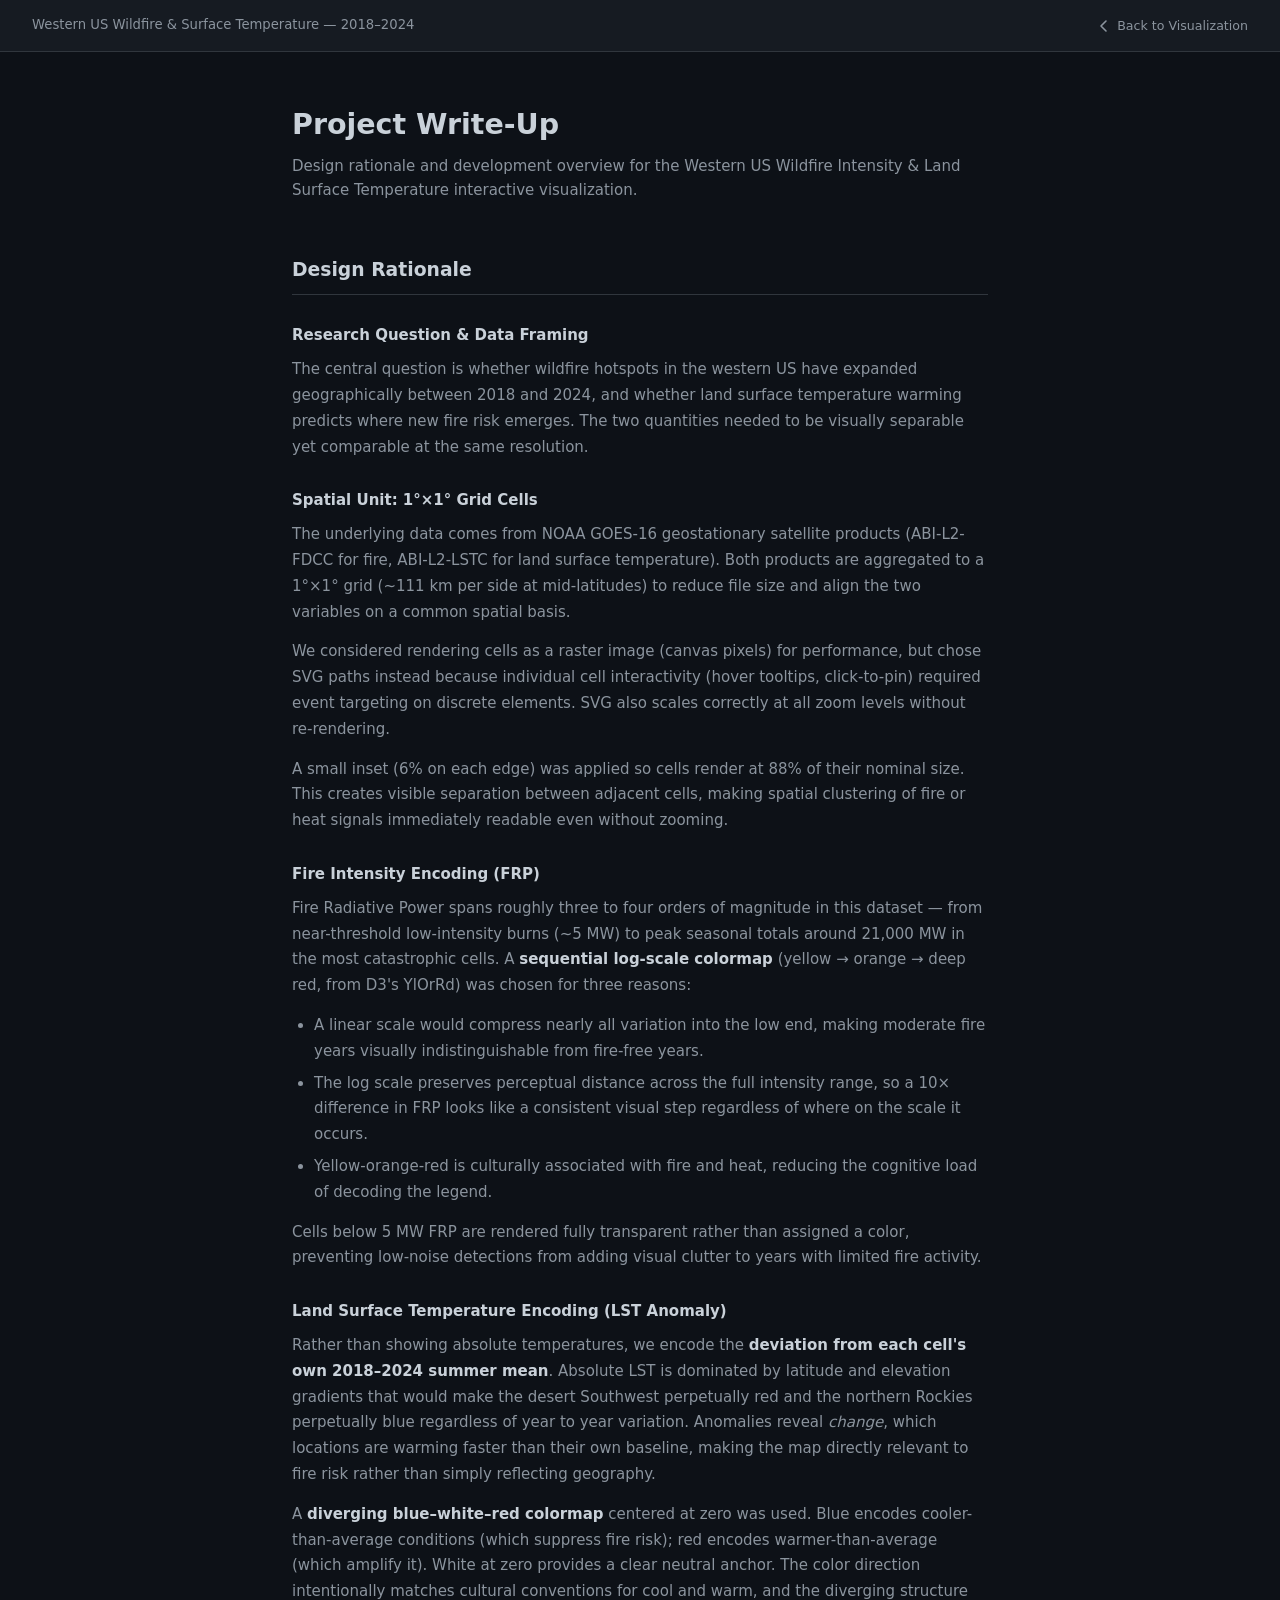
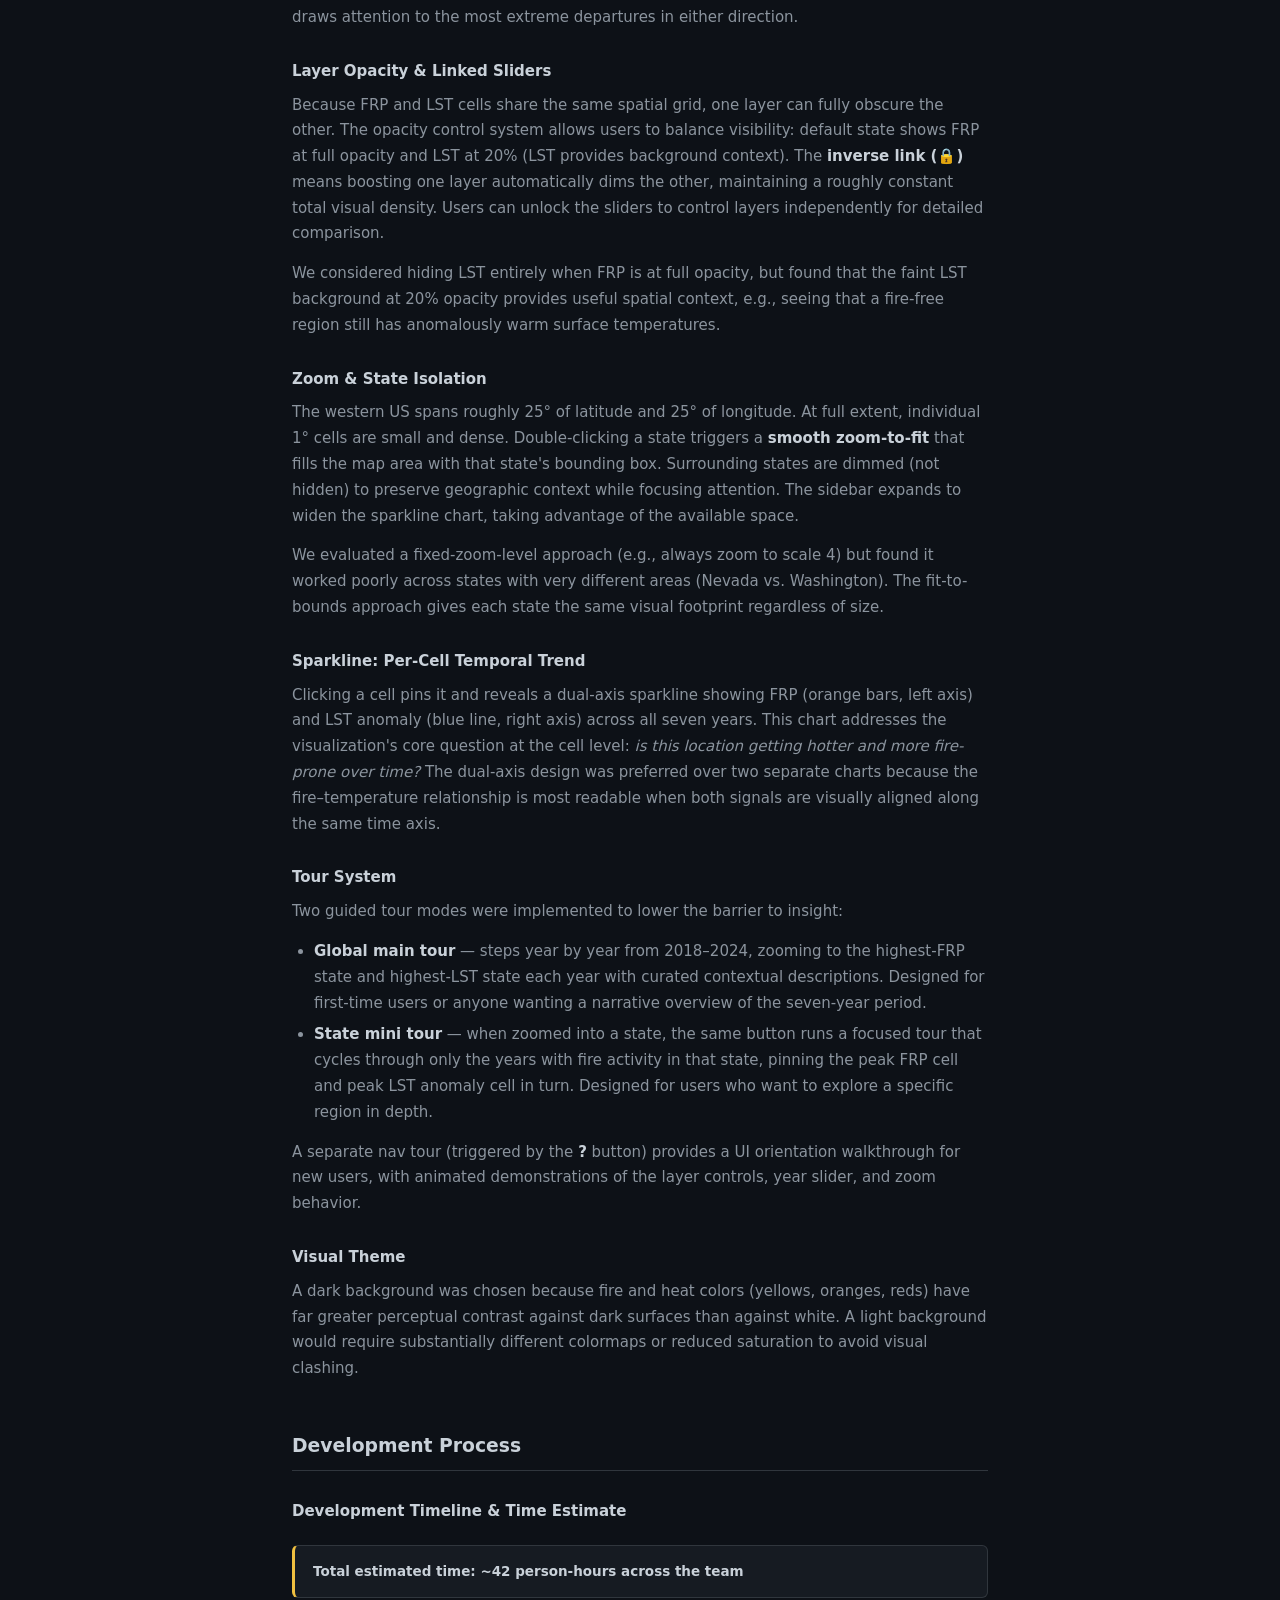
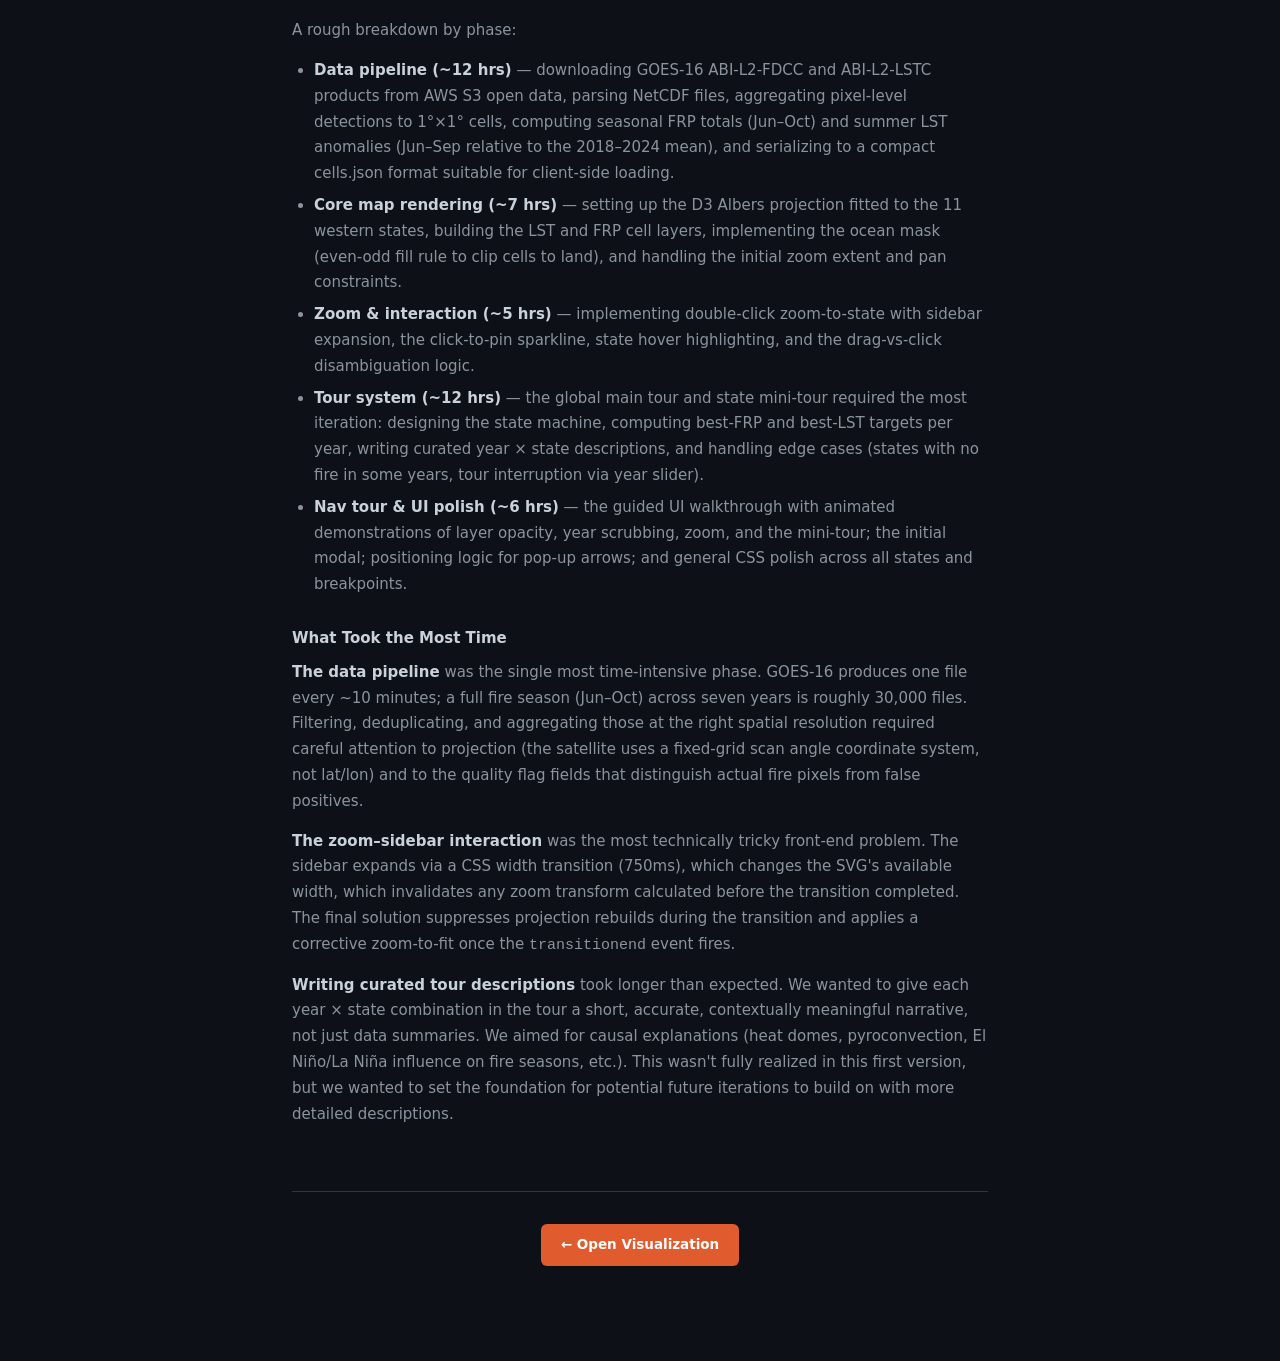
==== writeup.html @ 97728987 "Alter descriptions and add write-up." ====
<!DOCTYPE html>
<html lang="en">
<head>
  <meta charset="UTF-8" />
  <meta name="viewport" content="width=device-width, initial-scale=1.0" />
  <title>Write-Up — Western US Wildfire &amp; Surface Temperature</title>
  <style>
    *, *::before, *::after { box-sizing: border-box; margin: 0; padding: 0; }
    :root {
      --bg:      #0d1117;
      --surface: #161b22;
      --border:  #30363d;
      --text:    #c9d1d9;
      --muted:   #8b949e;
      --accent:  #f0c040;
      --fire:    #e05c2f;
      --font:    'Inter', system-ui, -apple-system, sans-serif;
    }
    html, body {
      background: var(--bg);
      color: var(--text);
      font-family: var(--font);
      font-size: 15px;
      line-height: 1.72;
      min-height: 100%;
    }
    a { color: var(--accent); text-decoration: none; }
    a:hover { text-decoration: underline; }

    /* ── Top nav bar ── */
    .topbar {
      background: var(--surface);
      border-bottom: 1px solid var(--border);
      padding: 0 32px;
      height: 52px;
      display: flex;
      align-items: center;
      justify-content: space-between;
      position: sticky;
      top: 0;
      z-index: 10;
    }
    .topbar-title {
      font-size: 0.88rem;
      color: var(--muted);
      white-space: nowrap;
      overflow: hidden;
      text-overflow: ellipsis;
    }
    .back-link {
      display: flex;
      align-items: center;
      gap: 6px;
      font-size: 0.84rem;
      font-weight: 500;
      color: var(--muted);
      white-space: nowrap;
      transition: color 0.15s;
      text-decoration: none;
    }
    .back-link:hover { color: var(--text); text-decoration: none; }
    .back-link svg { flex-shrink: 0; }

    /* ── Page layout ── */
    .page {
      max-width: 760px;
      margin: 0 auto;
      padding: 56px 32px 96px;
    }

    /* ── Header ── */
    .page-header { margin-bottom: 52px; }
    .page-header h1 {
      font-size: 1.9rem;
      font-weight: 800;
      color: var(--text);
      line-height: 1.2;
      margin-bottom: 12px;
    }
    .page-header .subtitle {
      font-size: 1.0rem;
      color: var(--muted);
      line-height: 1.6;
    }

    /* ── Section headings ── */
    h2 {
      font-size: 1.25rem;
      font-weight: 700;
      color: var(--text);
      margin: 48px 0 16px;
      padding-bottom: 8px;
      border-bottom: 1px solid var(--border);
    }
    h3 {
      font-size: 1.0rem;
      font-weight: 700;
      color: var(--text);
      margin: 28px 0 8px;
    }
    p { margin-bottom: 14px; color: var(--muted); }
    p strong { color: var(--text); font-weight: 600; }
    ul, ol { margin: 0 0 14px 22px; color: var(--muted); }
    li { margin-bottom: 6px; }
    li strong { color: var(--text); font-weight: 600; }

    /* ── Callout box ── */
    .callout {
      background: var(--surface);
      border: 1px solid var(--border);
      border-left: 3px solid var(--accent);
      border-radius: 6px;
      padding: 14px 18px;
      margin: 20px 0;
    }
    .callout p { margin: 0; font-size: 0.9rem; }

    /* ── Footer CTA ── */
    .footer-cta {
      margin-top: 64px;
      padding-top: 32px;
      border-top: 1px solid var(--border);
      display: flex;
      justify-content: center;
    }
    .footer-cta p { margin: 0; font-size: 0.88rem; color: var(--muted); }
    .cta-btn {
      display: inline-block;
      padding: 9px 20px;
      background: var(--fire);
      color: #fff;
      border-radius: 6px;
      font-size: 0.9rem;
      font-weight: 600;
      text-decoration: none;
      transition: background 0.15s;
      white-space: nowrap;
    }
    .cta-btn:hover { background: #ff8c42; text-decoration: none; }
  </style>
</head>
<body>

<nav class="topbar">
  <span class="topbar-title">Western US Wildfire &amp; Surface Temperature — 2018–2024</span>
  <a href="index.html" class="back-link">
    <svg width="14" height="14" viewBox="0 0 14 14" fill="none" xmlns="http://www.w3.org/2000/svg">
      <path d="M9 2L4 7L9 12" stroke="currentColor" stroke-width="1.6" stroke-linecap="round" stroke-linejoin="round"/>
    </svg>
    Back to Visualization
  </a>
</nav>

<main class="page">

  <header class="page-header">
    <h1>Project Write-Up</h1>
    <p class="subtitle">
      Design rationale and development overview for the Western US Wildfire Intensity &amp;
      Land Surface Temperature interactive visualization.
    </p>
  </header>

  <!-- ── SECTION 1: Design Rationale ── -->
  <h2>Design Rationale</h2>

  <h3>Research Question &amp; Data Framing</h3>
  <p>
    The central question is whether wildfire hotspots in the western US have expanded geographically
    between 2018 and 2024, and whether land surface temperature warming predicts where new fire risk
    emerges. The two quantities needed to be visually separable yet comparable
    at the same resolution.
  </p>

  <h3>Spatial Unit: 1°×1° Grid Cells</h3>
  <p>
    The underlying data comes from NOAA GOES-16 geostationary satellite products (ABI-L2-FDCC for fire,
    ABI-L2-LSTC for land surface temperature). Both products are aggregated to a 1°×1° grid (~111 km
    per side at mid-latitudes) to reduce file size and align the two variables on a common spatial
    basis.
  </p>
  <p>
    We considered rendering cells as a raster image (canvas pixels) for performance, but chose SVG paths
    instead because individual cell interactivity (hover tooltips, click-to-pin)
    required event targeting on discrete elements. SVG also scales correctly at all zoom levels without
    re-rendering.
  </p>
  <p>
    A small inset (6% on each edge) was applied so cells render at 88% of their nominal size. This
    creates visible separation between adjacent cells, making spatial clustering of fire or heat signals
    immediately readable even without zooming.
  </p>

  <h3>Fire Intensity Encoding (FRP)</h3>
  <p>
    Fire Radiative Power spans roughly three to four orders of magnitude in this dataset — from near-threshold
    low-intensity burns (~5 MW) to peak seasonal totals around 21,000 MW in the most catastrophic cells.
    A <strong>sequential log-scale colormap</strong> (yellow → orange → deep red, from D3's YlOrRd) was chosen
    for three reasons:
  </p>
  <ul>
    <li>A linear scale would compress nearly all variation into the low end, making moderate fire years
    visually indistinguishable from fire-free years.</li>
    <li>The log scale preserves perceptual distance across the full intensity range, so a 10× difference
    in FRP looks like a consistent visual step regardless of where on the scale it occurs.</li>
    <li>Yellow-orange-red is culturally associated with fire and heat, reducing the cognitive load of
    decoding the legend.</li>
  </ul>
  <p>
    Cells below 5 MW FRP are rendered fully transparent rather than assigned a color, preventing
    low-noise detections from adding visual clutter to years with limited fire activity.
  </p>

  <h3>Land Surface Temperature Encoding (LST Anomaly)</h3>
  <p>
    Rather than showing absolute temperatures, we encode the <strong>deviation from each cell's
    own 2018–2024 summer mean</strong>. Absolute LST is dominated
    by latitude and elevation gradients that would make the desert Southwest perpetually red and
    the northern Rockies perpetually blue regardless of year to year variation. Anomalies reveal
    <em>change</em>, which locations are warming faster than their own baseline, making the map
    directly relevant to fire risk rather than simply reflecting geography.
  </p>
  <p>
    A <strong>diverging blue–white–red colormap</strong> centered at zero was used. Blue encodes
    cooler-than-average conditions (which suppress fire risk); red encodes warmer-than-average
    (which amplify it). White at zero provides a clear neutral anchor. The color direction intentionally
    matches cultural conventions for cool and warm, and the diverging structure draws attention to
    the most extreme departures in either direction.
  </p>

  <h3>Layer Opacity &amp; Linked Sliders</h3>
  <p>
    Because FRP and LST cells share the same spatial grid, one layer can fully obscure the other.
    The opacity control system allows users to balance visibility: default state shows FRP at full
    opacity and LST at 20% (LST provides background context). The <strong>inverse link (🔒)</strong>
    means boosting one layer automatically dims the other, maintaining a roughly constant total visual
    density. Users can unlock the sliders to control layers independently for detailed comparison.
  </p>
  <p>
    We considered hiding LST entirely when FRP is at full opacity, but found that the faint LST
    background at 20% opacity provides useful spatial context, e.g., seeing that a fire-free region
    still has anomalously warm surface temperatures.
  </p>

  <h3>Zoom &amp; State Isolation</h3>
  <p>
    The western US spans roughly 25° of latitude and 25° of longitude. At full extent, individual
    1° cells are small and dense. Double-clicking a state triggers a <strong>smooth zoom-to-fit</strong>
    that fills the map area with that state's bounding box. Surrounding states are dimmed (not hidden)
    to preserve geographic context while focusing attention. The sidebar expands to widen the sparkline
    chart, taking advantage of the available space.
  </p>
  <p>
    We evaluated a fixed-zoom-level approach (e.g., always zoom to scale 4) but found it worked poorly
    across states with very different areas (Nevada vs. Washington). The fit-to-bounds approach gives
    each state the same visual footprint regardless of size.
  </p>

  <h3>Sparkline: Per-Cell Temporal Trend</h3>
  <p>
    Clicking a cell pins it and reveals a dual-axis sparkline showing FRP (orange bars, left axis) and
    LST anomaly (blue line, right axis) across all seven years. This chart addresses the visualization's
    core question at the cell level: <em>is this location getting hotter and more fire-prone over time?</em>
    The dual-axis design was preferred over two separate charts because the fire–temperature relationship
    is most readable when both signals are visually aligned along the same time axis.
  </p>

  <h3>Tour System</h3>
  <p>
    Two guided tour modes were implemented to lower the barrier to insight:
  </p>
  <ul>
    <li><strong>Global main tour</strong> — steps year by year from 2018–2024, zooming to the highest-FRP
    state and highest-LST state each year with curated contextual descriptions. Designed for first-time
    users or anyone wanting a narrative overview of the seven-year period.</li>
    <li><strong>State mini tour</strong> — when zoomed into a state, the same button runs a focused tour
    that cycles through only the years with fire activity in that state, pinning the peak FRP cell and
    peak LST anomaly cell in turn. Designed for users who want to explore a specific region in depth.</li>
  </ul>
  <p>
    A separate nav tour (triggered by the <strong>?</strong> button) provides a UI orientation walkthrough
    for new users, with animated demonstrations of the layer controls, year slider, and zoom behavior.
  </p>

  <h3>Visual Theme</h3>
  <p>
    A dark background was chosen because fire and heat colors (yellows, oranges, reds) have
    far greater perceptual contrast against dark surfaces than against white. A light background
    would require substantially different colormaps or reduced saturation to avoid visual clashing.
  </p>

  <!-- ── SECTION 2: Development Process ── -->
  <h2>Development Process</h2>

  <h3>Development Timeline &amp; Time Estimate</h3>
  <div class="callout">
    <p><strong>Total estimated time: ~42 person-hours across the team</strong></p>
  </div>
  <p>
    A rough breakdown by phase:
  </p>
  <ul>
    <li><strong>Data pipeline (~12 hrs)</strong> — downloading GOES-16 ABI-L2-FDCC and ABI-L2-LSTC
    products from AWS S3 open data, parsing NetCDF files, aggregating pixel-level detections to
    1°×1° cells, computing seasonal FRP totals (Jun–Oct) and summer LST anomalies (Jun–Sep relative
    to the 2018–2024 mean), and serializing to a compact cells.json format suitable for client-side loading.</li>
    <li><strong>Core map rendering (~7 hrs)</strong> — setting up the D3 Albers projection fitted to the
    11 western states, building the LST and FRP cell layers, implementing the ocean mask (even-odd fill
    rule to clip cells to land), and handling the initial zoom extent and pan constraints.</li>
    <li><strong>Zoom &amp; interaction (~5 hrs)</strong> — implementing double-click zoom-to-state with
    sidebar expansion, the click-to-pin sparkline, state hover highlighting, and the drag-vs-click
    disambiguation logic.</li>
    <li><strong>Tour system (~12 hrs)</strong> — the global main tour and state mini-tour required the
    most iteration: designing the state machine, computing best-FRP and best-LST targets per year,
    writing curated year × state descriptions, and handling edge cases (states with no fire in
    some years, tour interruption via year slider).</li>
    <li><strong>Nav tour &amp; UI polish (~6 hrs)</strong> — the guided UI walkthrough with animated
    demonstrations of layer opacity, year scrubbing, zoom, and the mini-tour; the initial modal;
    positioning logic for pop-up arrows; and general CSS polish across all states and breakpoints.</li>
  </ul>

  <h3>What Took the Most Time</h3>
  <p>
    <strong>The data pipeline</strong> was the single most time-intensive phase. GOES-16 produces one
    file every ~10 minutes; a full fire season (Jun–Oct) across seven years is roughly 30,000 files.
    Filtering, deduplicating, and aggregating those at the right spatial resolution required careful
    attention to projection (the satellite uses a fixed-grid scan angle coordinate system, not lat/lon)
    and to the quality flag fields that distinguish actual fire pixels from false positives.
  </p>
  <p>
    <strong>The zoom–sidebar interaction</strong> was the most technically tricky front-end problem.
    The sidebar expands via a CSS width transition (750ms), which changes the SVG's available width,
    which invalidates any zoom transform calculated before the transition completed. The final solution
    suppresses projection rebuilds during the transition and applies a corrective zoom-to-fit once
    the <code>transitionend</code> event fires.
  </p>
  <p>
    <strong>Writing curated tour descriptions</strong> took longer than expected. We wanted to give each
    year × state combination in the tour a short, accurate, contextually meaningful narrative,
    not just data summaries. We aimed for causal explanations (heat domes, pyroconvection, El Niño/La Niña influence
    on fire seasons, etc.). This wasn't fully realized in this first version, but we wanted to set the foundation 
    for potential future iterations to build on with more detailed descriptions.
  </p>

  <div class="footer-cta">
    <a href="index.html" class="cta-btn">← Open Visualization</a>
  </div>

</main>
</body>
</html>
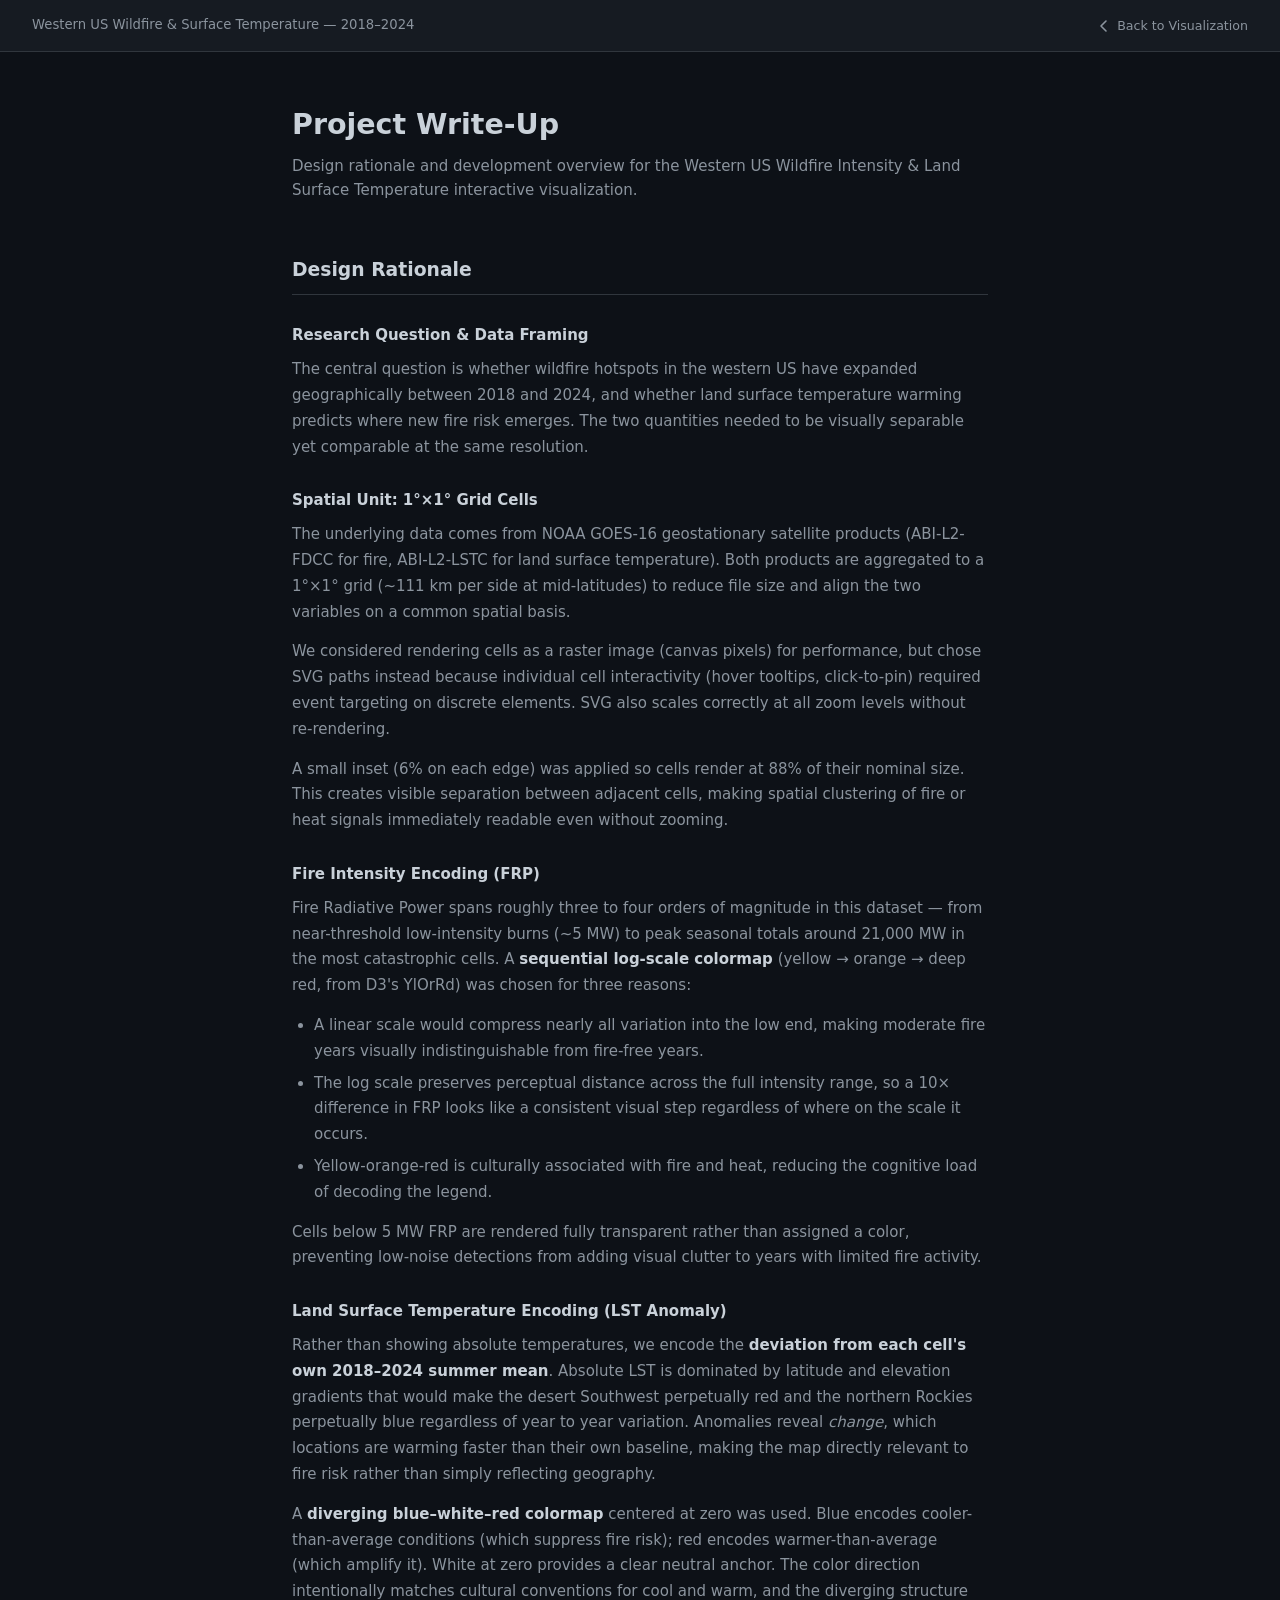
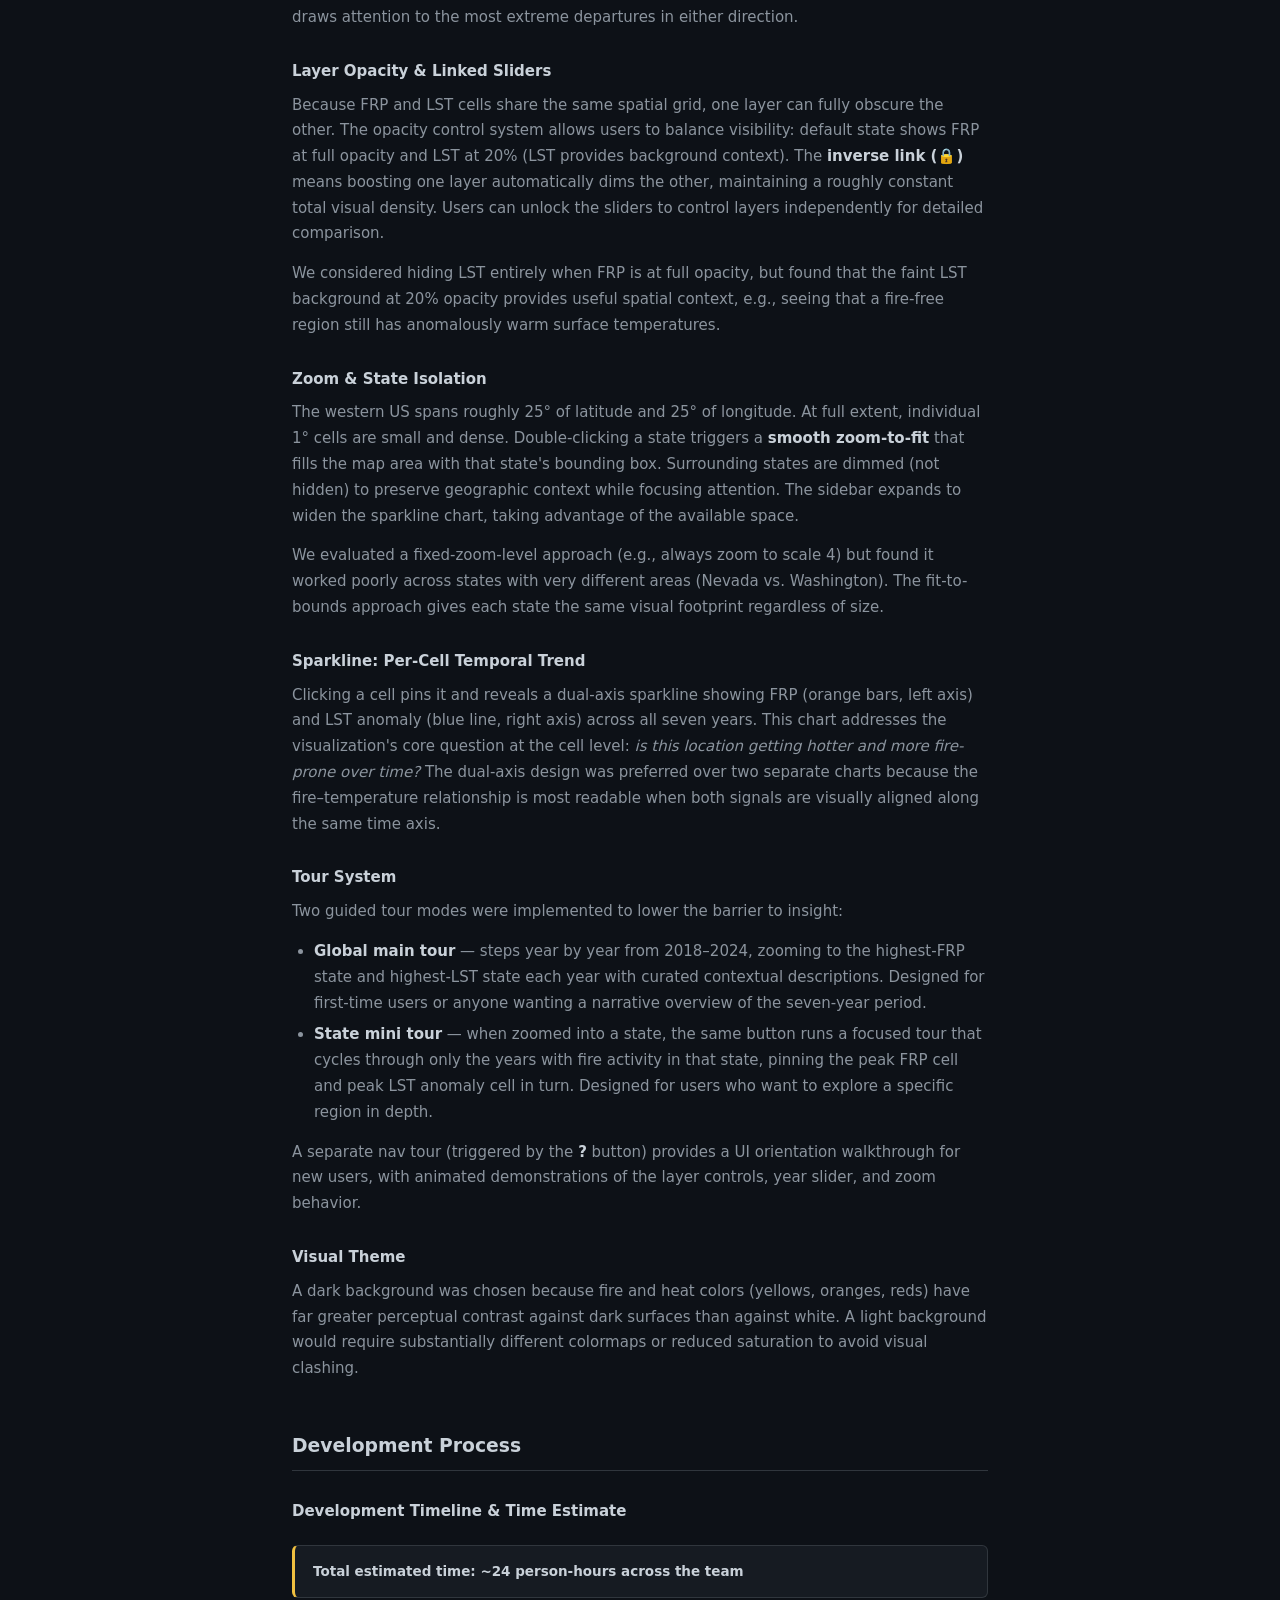
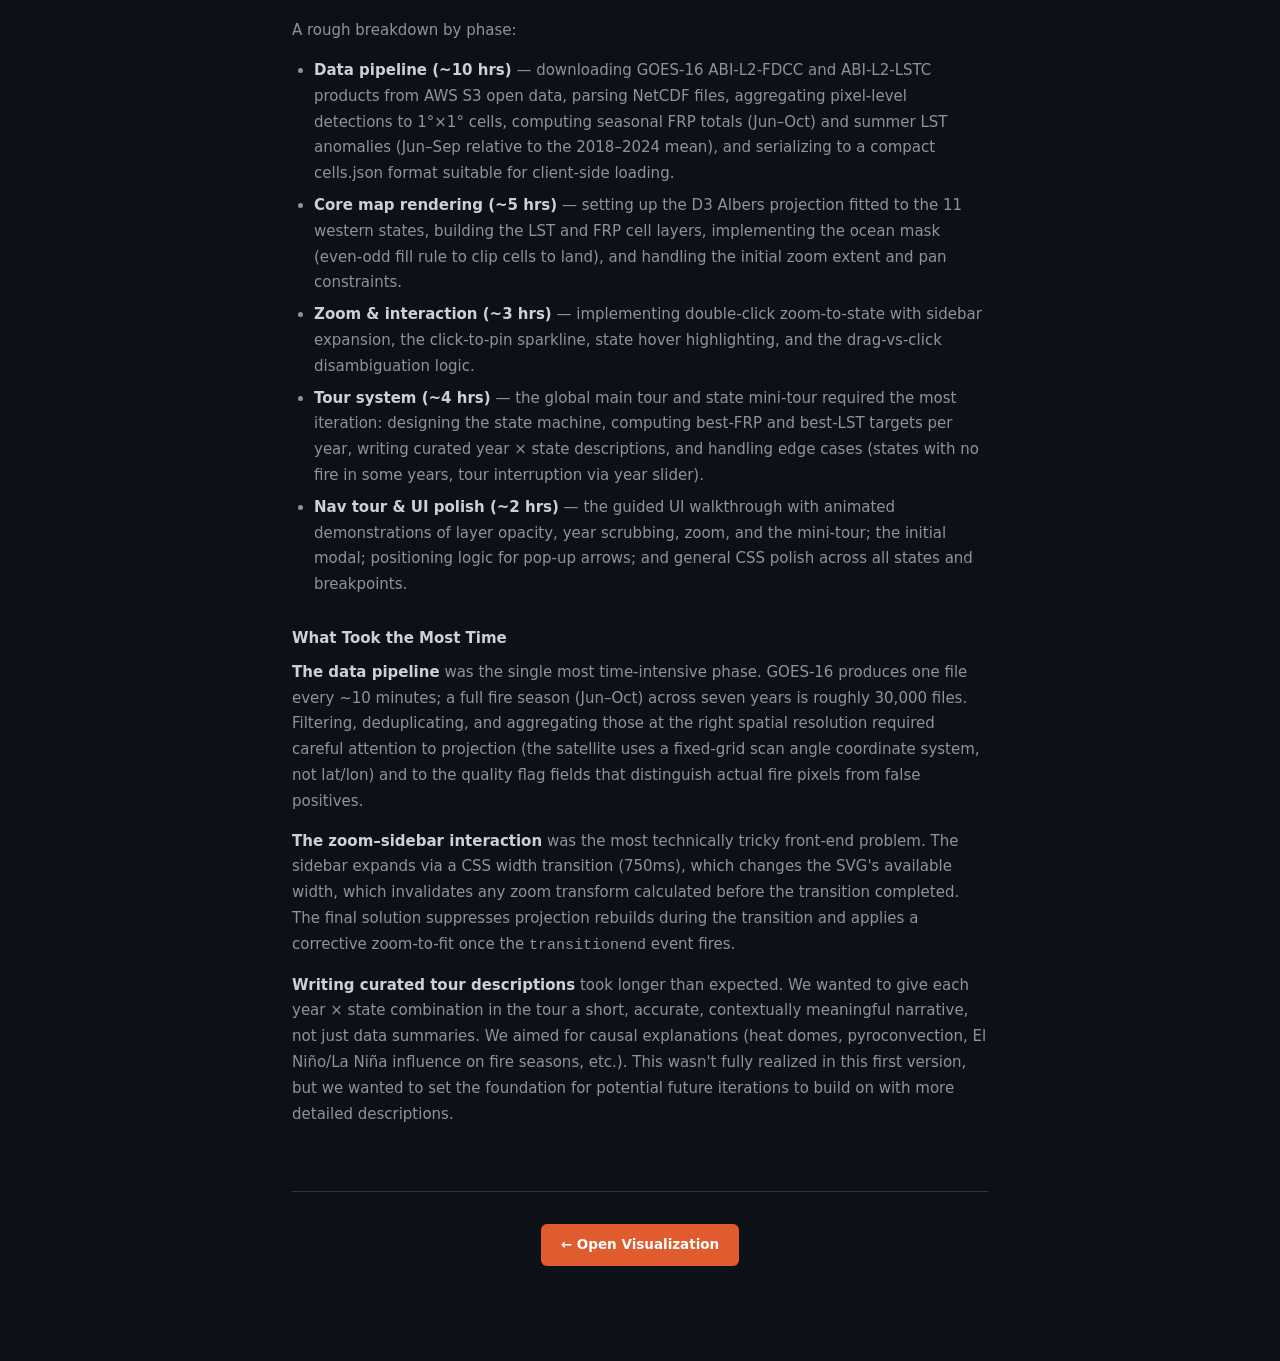
==== commit dda8a476: "Update write-up" ====
--- a/writeup.html
+++ b/writeup.html
@@ -294,27 +294,27 @@
 
   <h3>Development Timeline &amp; Time Estimate</h3>
   <div class="callout">
-    <p><strong>Total estimated time: ~42 person-hours across the team</strong></p>
+    <p><strong>Total estimated time: ~24 person-hours across the team</strong></p>
   </div>
   <p>
     A rough breakdown by phase:
   </p>
   <ul>
-    <li><strong>Data pipeline (~12 hrs)</strong> — downloading GOES-16 ABI-L2-FDCC and ABI-L2-LSTC
+    <li><strong>Data pipeline (~10 hrs)</strong> — downloading GOES-16 ABI-L2-FDCC and ABI-L2-LSTC
     products from AWS S3 open data, parsing NetCDF files, aggregating pixel-level detections to
     1°×1° cells, computing seasonal FRP totals (Jun–Oct) and summer LST anomalies (Jun–Sep relative
     to the 2018–2024 mean), and serializing to a compact cells.json format suitable for client-side loading.</li>
-    <li><strong>Core map rendering (~7 hrs)</strong> — setting up the D3 Albers projection fitted to the
+    <li><strong>Core map rendering (~5 hrs)</strong> — setting up the D3 Albers projection fitted to the
     11 western states, building the LST and FRP cell layers, implementing the ocean mask (even-odd fill
     rule to clip cells to land), and handling the initial zoom extent and pan constraints.</li>
-    <li><strong>Zoom &amp; interaction (~5 hrs)</strong> — implementing double-click zoom-to-state with
+    <li><strong>Zoom &amp; interaction (~3 hrs)</strong> — implementing double-click zoom-to-state with
     sidebar expansion, the click-to-pin sparkline, state hover highlighting, and the drag-vs-click
     disambiguation logic.</li>
-    <li><strong>Tour system (~12 hrs)</strong> — the global main tour and state mini-tour required the
+    <li><strong>Tour system (~4 hrs)</strong> — the global main tour and state mini-tour required the
     most iteration: designing the state machine, computing best-FRP and best-LST targets per year,
     writing curated year × state descriptions, and handling edge cases (states with no fire in
     some years, tour interruption via year slider).</li>
-    <li><strong>Nav tour &amp; UI polish (~6 hrs)</strong> — the guided UI walkthrough with animated
+    <li><strong>Nav tour &amp; UI polish (~2 hrs)</strong> — the guided UI walkthrough with animated
     demonstrations of layer opacity, year scrubbing, zoom, and the mini-tour; the initial modal;
     positioning logic for pop-up arrows; and general CSS polish across all states and breakpoints.</li>
   </ul>
